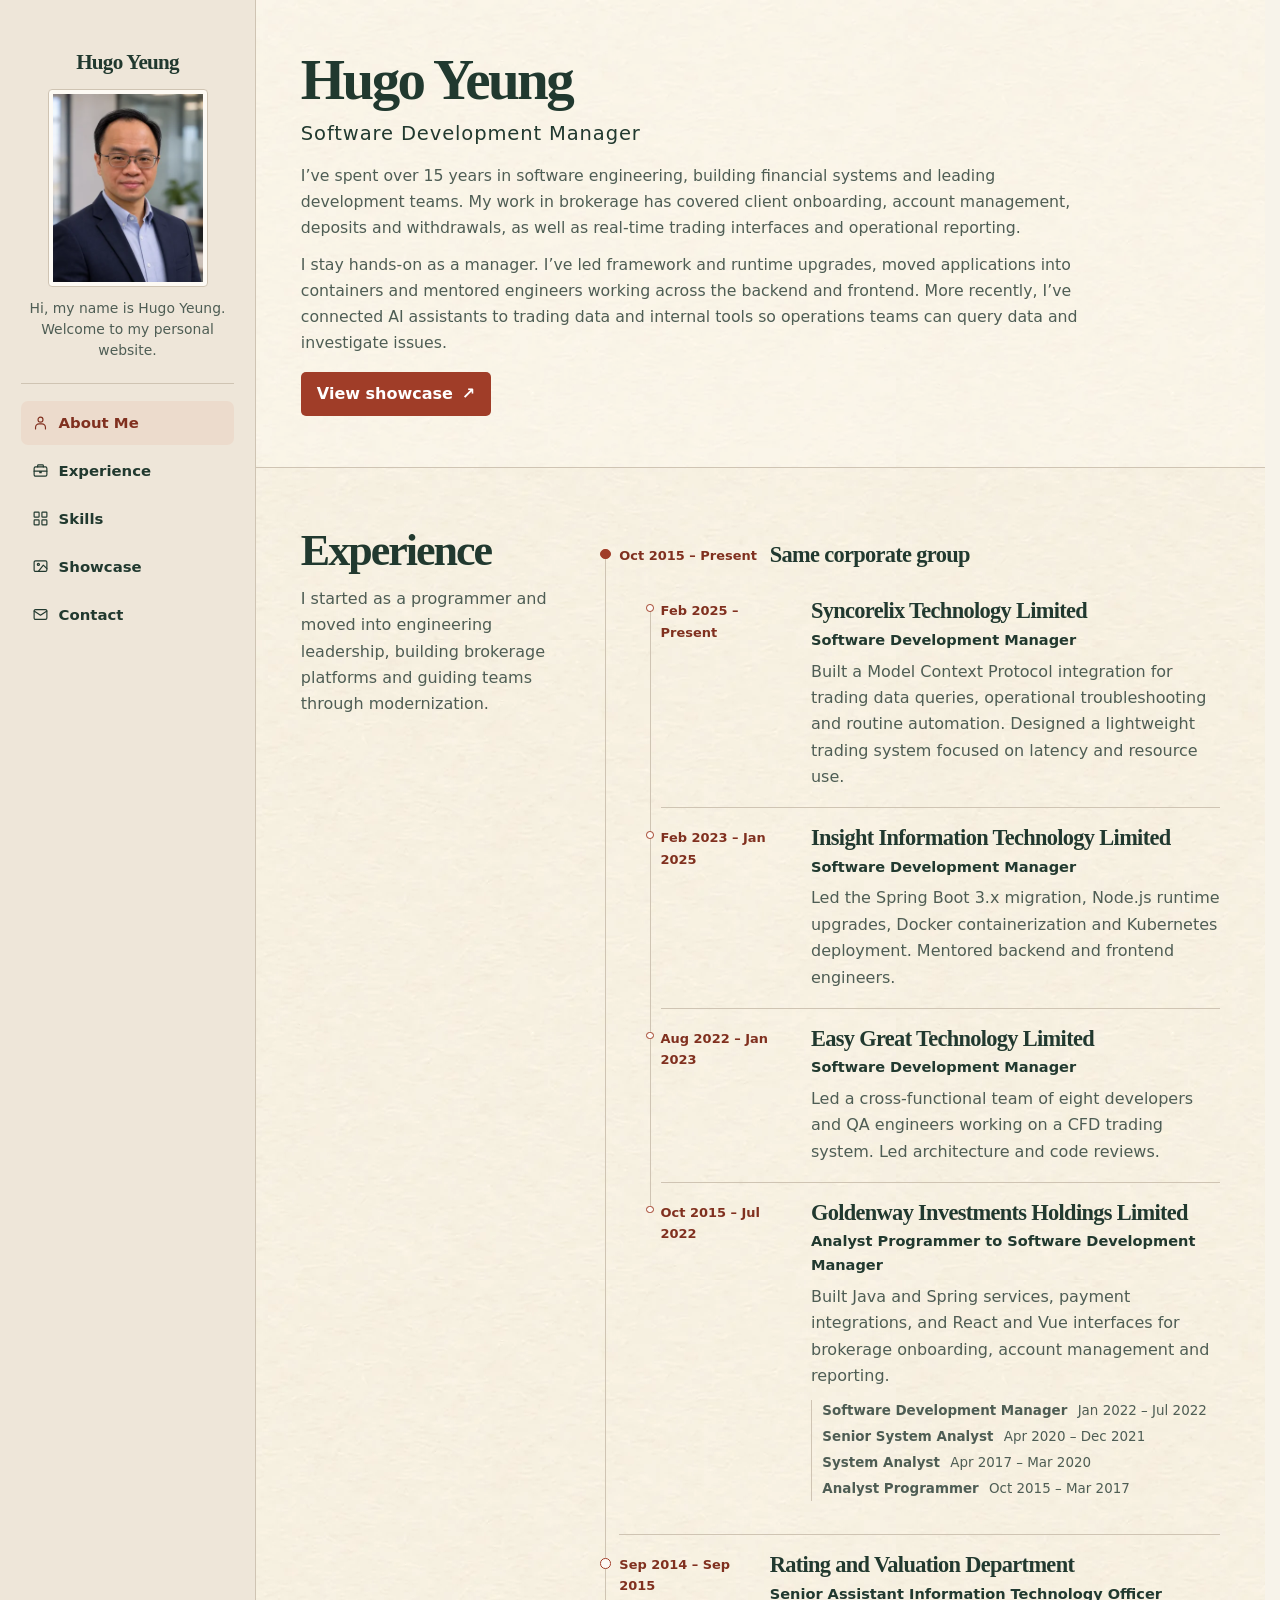
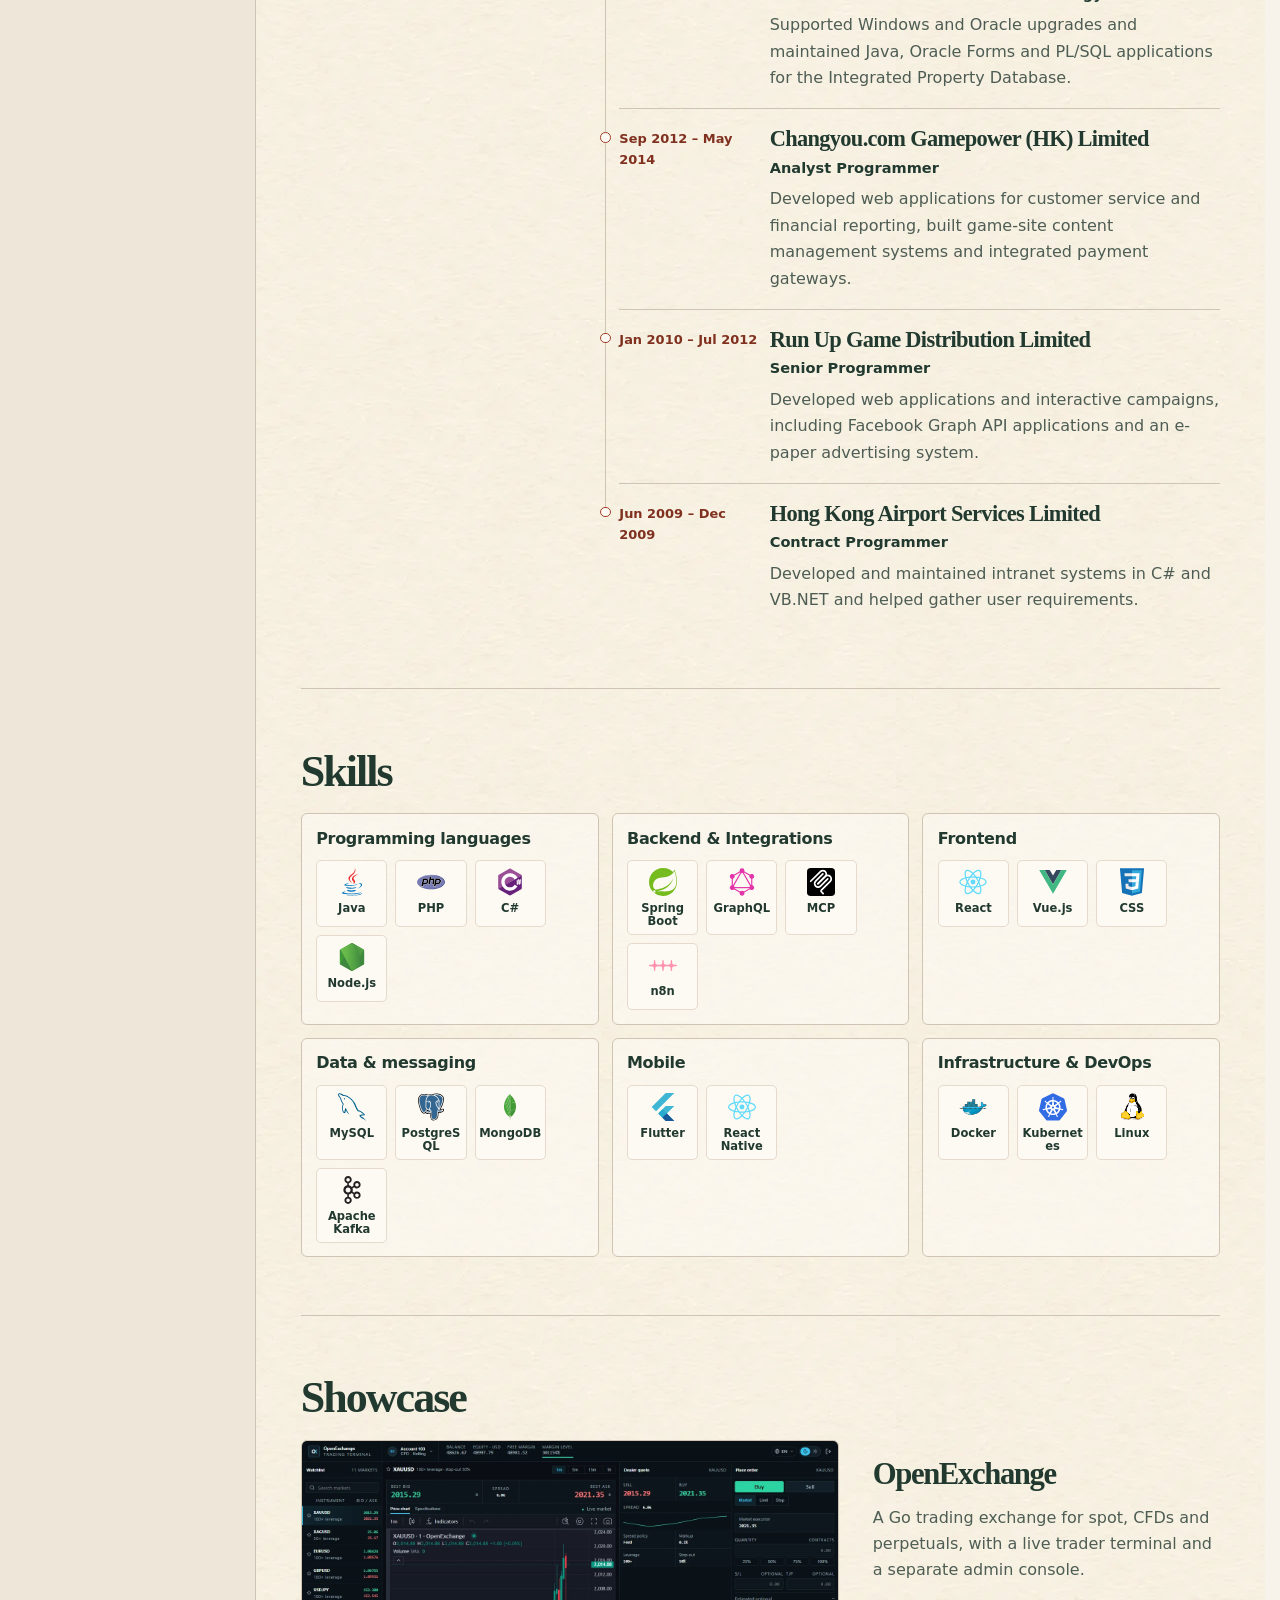
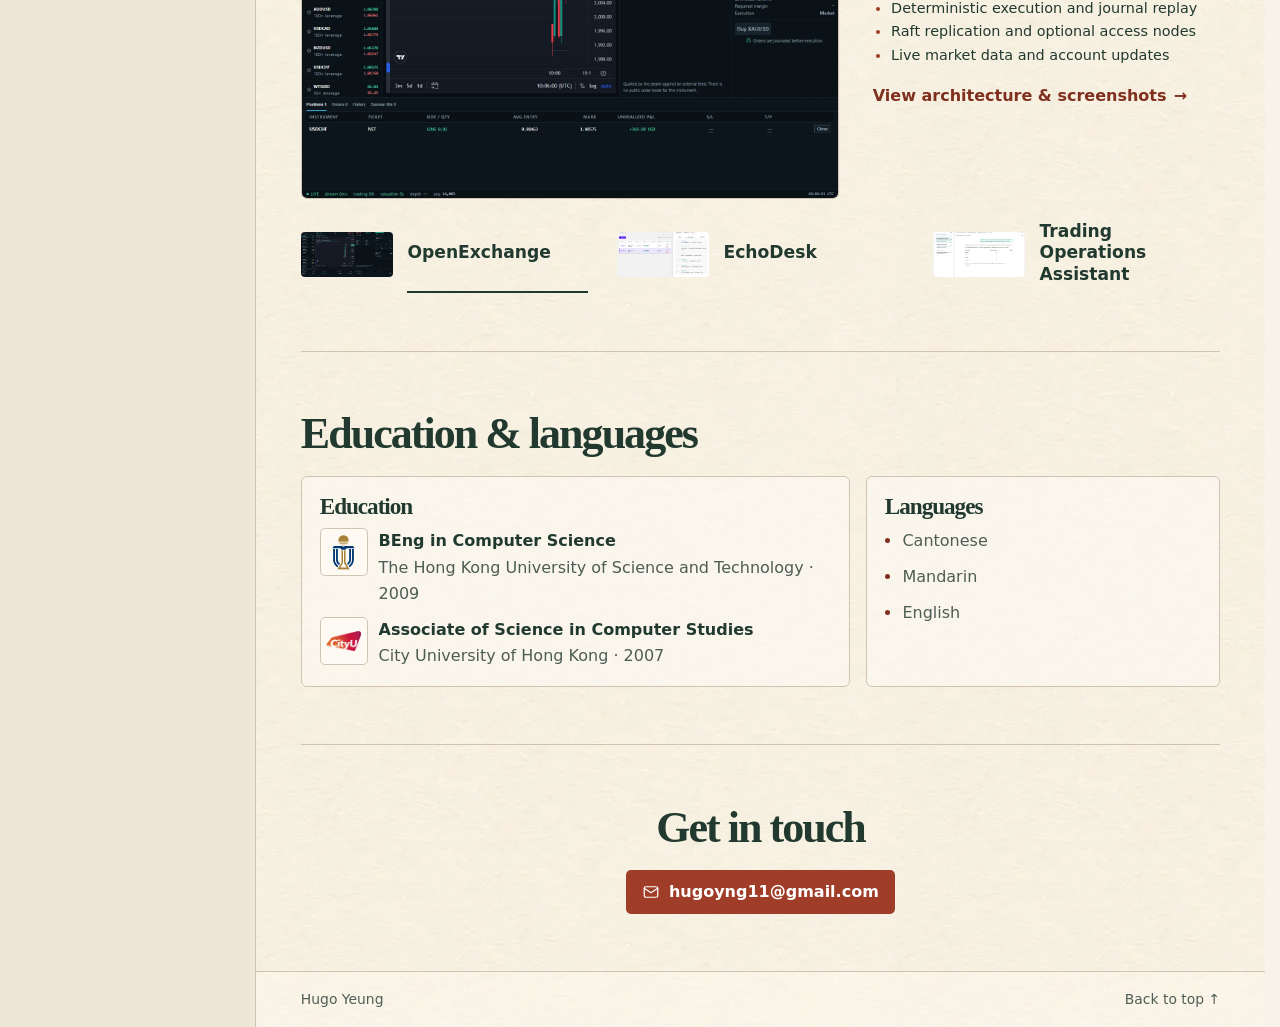
==== index.html @ cd12b474 "Publish personal profile website" ====
<!doctype html>
<html lang="en">
<head>
  <meta charset="utf-8">
  <meta name="viewport" content="width=device-width, initial-scale=1">
  <meta name="description" content="Hugo Yeung, software development manager in Hong Kong working across financial systems, platform modernization and AI-assisted operations.">
  <meta name="theme-color" content="#f7f3ea">
  <title>Hugo Yeung · Software Development Manager</title>
  <link rel="stylesheet" href="vendor/photoswipe/photoswipe.css">
  <link rel="stylesheet" href="styles.css">
  <script src="script.js" defer></script>
  <script src="vendor/photoswipe/photoswipe.umd.min.js" defer></script>
  <script src="lightbox.js" defer></script>
</head>
<body>
  <a class="skip-link" href="#main">Skip to content</a>
  <div class="site-layout">
    <header class="site-header">
      <div class="sidebar-inner">
        <a class="sidebar-identity" href="#about">
          <span>Hugo Yeung</span>
          <img class="portrait" src="images/portrait.webp" alt="" width="320" height="400" fetchpriority="high">
        </a>
        <p class="sidebar-welcome">Hi, my name is Hugo Yeung. Welcome to my personal website.</p>
        <nav class="site-nav" aria-label="Main navigation">
          <a href="#about" aria-current="location">
            <svg viewBox="0 0 24 24" aria-hidden="true" focusable="false"><circle cx="12" cy="8" r="3.5"/><path d="M5 21v-2a5 5 0 0 1 5-5h4a5 5 0 0 1 5 5v2"/></svg>
            About Me
          </a>
          <a href="#experience">
            <svg viewBox="0 0 24 24" aria-hidden="true" focusable="false"><rect x="3" y="7" width="18" height="13" rx="2"/><path d="M8 7V5a1 1 0 0 1 1-1h6a1 1 0 0 1 1 1v2M3 13h18m-10 0v2h2v-2"/></svg>
            Experience
          </a>
          <a href="#skills">
            <svg viewBox="0 0 24 24" aria-hidden="true" focusable="false"><rect x="3" y="3" width="7" height="7" rx="1"/><rect x="14" y="3" width="7" height="7" rx="1"/><rect x="3" y="14" width="7" height="7" rx="1"/><rect x="14" y="14" width="7" height="7" rx="1"/></svg>
            Skills
          </a>
          <a href="#showcase">
            <svg viewBox="0 0 24 24" aria-hidden="true" focusable="false"><rect x="3" y="4" width="18" height="15" rx="2"/><circle cx="9" cy="9" r="1.5"/><path d="m21 15-5-5-7 9"/></svg>
            Showcase
          </a>
          <a href="#contact">
            <svg viewBox="0 0 24 24" aria-hidden="true" focusable="false"><rect x="3" y="5" width="18" height="14" rx="2"/><path d="m3 7 9 6 9-6"/></svg>
            Contact
          </a>
        </nav>
      </div>
    </header>

    <div class="site-content">
      <main id="main" tabindex="-1">
        <section class="hero" id="about" aria-labelledby="hero-title">
          <div class="shell hero-inner">
            <h1 id="hero-title">Hugo Yeung</h1>
            <p class="role">Software Development Manager</p>
            <div class="hero-intro">
              <p>I’ve spent over 15 years in software engineering, building financial systems and leading development teams. My work in brokerage has covered client onboarding, account management, deposits and withdrawals, as well as real-time trading interfaces and operational reporting.</p>
              <p>I stay hands-on as a manager. I’ve led framework and runtime upgrades, moved applications into containers and mentored engineers working across the backend and frontend. More recently, I’ve connected AI assistants to trading data and internal tools so operations teams can query data and investigate issues.</p>
            </div>
            <div class="hero-actions">
              <a class="button" href="#showcase">View showcase <span aria-hidden="true">↗</span></a>
            </div>
          </div>
        </section>

        <section class="shell experience" id="experience" aria-labelledby="experience-title">
          <div class="section-layout">
            <div>
              <h2 id="experience-title">Experience</h2>
              <p class="section-intro">I started as a programmer and moved into engineering leadership, building brokerage platforms and guiding teams through modernization.</p>
            </div>
            <ol class="timeline">
              <li class="timeline-group">
                <p class="date">Oct 2015 – Present</p>
                <h3 id="corporate-group-title">Same corporate group</h3>
                <ol class="timeline timeline-children" aria-labelledby="corporate-group-title">
                  <li>
                    <p class="date">Feb 2025 – Present</p>
                    <div>
                      <h4>Syncorelix Technology Limited</h4>
                      <p class="timeline-role">Software Development Manager</p>
                      <p>Built a Model Context Protocol integration for trading data queries, operational troubleshooting and routine automation. Designed a lightweight trading system focused on latency and resource use.</p>
                    </div>
                  </li>
                  <li>
                    <p class="date">Feb 2023 – Jan 2025</p>
                    <div>
                      <h4>Insight Information Technology Limited</h4>
                      <p class="timeline-role">Software Development Manager</p>
                      <p>Led the Spring Boot 3.x migration, Node.js runtime upgrades, Docker containerization and Kubernetes deployment. Mentored backend and frontend engineers.</p>
                    </div>
                  </li>
                  <li>
                    <p class="date">Aug 2022 – Jan 2023</p>
                    <div>
                      <h4>Easy Great Technology Limited</h4>
                      <p class="timeline-role">Software Development Manager</p>
                      <p>Led a cross-functional team of eight developers and QA engineers working on a CFD trading system. Led architecture and code reviews.</p>
                    </div>
                  </li>
                  <li>
                    <p class="date">Oct 2015 – Jul 2022</p>
                    <div>
                      <h4>Goldenway Investments Holdings Limited</h4>
                      <p class="timeline-role">Analyst Programmer to Software Development Manager</p>
                      <p>Built Java and Spring services, payment integrations, and React and Vue interfaces for brokerage onboarding, account management and reporting.</p>
                      <dl class="role-history" aria-label="Roles at Goldenway">
                        <div><dt>Software Development Manager</dt><dd>Jan 2022 – Jul 2022</dd></div>
                        <div><dt>Senior System Analyst</dt><dd>Apr 2020 – Dec 2021</dd></div>
                        <div><dt>System Analyst</dt><dd>Apr 2017 – Mar 2020</dd></div>
                        <div><dt>Analyst Programmer</dt><dd>Oct 2015 – Mar 2017</dd></div>
                      </dl>
                    </div>
                  </li>
                </ol>
              </li>
              <li>
                <p class="date">Sep 2014 – Sep 2015</p>
                <div>
                  <h3>Rating and Valuation Department</h3>
                  <p class="timeline-role">Senior Assistant Information Technology Officer</p>
                  <p>Supported Windows and Oracle upgrades and maintained Java, Oracle Forms and PL/SQL applications for the Integrated Property Database.</p>
                </div>
              </li>
              <li>
                <p class="date">Sep 2012 – May 2014</p>
                <div>
                  <h3>Changyou.com Gamepower (HK) Limited</h3>
                  <p class="timeline-role">Analyst Programmer</p>
                  <p>Developed web applications for customer service and financial reporting, built game-site content management systems and integrated payment gateways.</p>
                </div>
              </li>
              <li>
                <p class="date">Jan 2010 – Jul 2012</p>
                <div>
                  <h3>Run Up Game Distribution Limited</h3>
                  <p class="timeline-role">Senior Programmer</p>
                  <p>Developed web applications and interactive campaigns, including Facebook Graph API applications and an e-paper advertising system.</p>
                </div>
              </li>
              <li>
                <p class="date">Jun 2009 – Dec 2009</p>
                <div>
                  <h3>Hong Kong Airport Services Limited</h3>
                  <p class="timeline-role">Contract Programmer</p>
                  <p>Developed and maintained intranet systems in C# and VB.NET and helped gather user requirements.</p>
                </div>
              </li>
            </ol>
          </div>
        </section>

        <section class="shell skills" id="skills" aria-labelledby="skills-title">
          <h2 class="section-heading" id="skills-title">Skills</h2>
          <div class="skills-grid">
            <section class="skill-group" aria-labelledby="skills-languages">
              <h3 id="skills-languages">Programming languages</h3>
              <ul class="skill-list">
                <li><img src="images/skills/java.svg" alt="" width="32" height="32">Java</li>
                <li><img src="images/skills/php.svg" alt="" width="32" height="32">PHP</li>
                <li><img src="images/skills/csharp.svg" alt="" width="32" height="32">C#</li>
                <li><img src="images/skills/nodejs.svg" alt="" width="32" height="32">Node.js</li>
              </ul>
            </section>
            <section class="skill-group" aria-labelledby="skills-backend">
              <h3 id="skills-backend">Backend &amp; Integrations</h3>
              <ul class="skill-list">
                <li><img src="images/skills/spring.svg" alt="" width="32" height="32">Spring Boot</li>
                <li><img src="images/skills/graphql.svg" alt="" width="32" height="32">GraphQL</li>
                <li title="Model Context Protocol"><img src="images/skills/mcp.svg" alt="" width="32" height="32">MCP</li>
                <li><img src="images/skills/n8n.svg" alt="" width="32" height="32">n8n</li>
              </ul>
            </section>
            <section class="skill-group" aria-labelledby="skills-frontend">
              <h3 id="skills-frontend">Frontend</h3>
              <ul class="skill-list">
                <li><img src="images/skills/react.svg" alt="" width="32" height="32">React</li>
                <li><img src="images/skills/vuejs.svg" alt="" width="32" height="32">Vue.js</li>
                <li><img src="images/skills/css3.svg" alt="" width="32" height="32">CSS</li>
              </ul>
            </section>
            <section class="skill-group" aria-labelledby="skills-data">
              <h3 id="skills-data">Data &amp; messaging</h3>
              <ul class="skill-list">
                <li><img src="images/skills/mysql.svg" alt="" width="32" height="32">MySQL</li>
                <li><img src="images/skills/postgresql.svg" alt="" width="32" height="32">PostgreSQL</li>
                <li><img src="images/skills/mongodb.svg" alt="" width="32" height="32">MongoDB</li>
                <li><img src="images/skills/apachekafka.svg" alt="" width="32" height="32">Apache Kafka</li>
              </ul>
            </section>
            <section class="skill-group" aria-labelledby="skills-mobile">
              <h3 id="skills-mobile">Mobile</h3>
              <ul class="skill-list">
                <li><img src="images/skills/flutter.svg" alt="" width="32" height="32">Flutter</li>
                <li><img src="images/skills/reactnative.svg" alt="" width="32" height="32">React Native</li>
              </ul>
            </section>
            <section class="skill-group" aria-labelledby="skills-infra">
              <h3 id="skills-infra">Infrastructure &amp; DevOps</h3>
              <ul class="skill-list">
                <li><img src="images/skills/docker.svg" alt="" width="32" height="32">Docker</li>
                <li><img src="images/skills/kubernetes.svg" alt="" width="32" height="32">Kubernetes</li>
                <li><img src="images/skills/linux.svg" alt="" width="32" height="32">Linux</li>
              </ul>
            </section>
          </div>
        </section>

        <section class="shell showcase" id="showcase" aria-labelledby="showcase-title">
          <h2 class="section-heading" id="showcase-title">Showcase</h2>
          <div class="gallery">
            <div class="project-tabs" role="tablist" aria-label="Showcase projects" hidden></div>
            <div class="project-panels">
              <article class="project" id="project-openexchange">
                <figure class="project-image">
                  <a class="image-zoom" href="images/openexchange/trader.webp" aria-label="Enlarge the OpenExchange screenshot">
                    <img src="images/openexchange/trader.webp" alt="OpenExchange Trader Terminal with a candlestick chart, market watchlist and order ticket." width="1440" height="960" loading="lazy">
                  </a>
                </figure>
                <template class="image-gallery-items">
                  <a href="images/openexchange/perpetuals.webp" data-width="1440" data-height="960">BTCUSDT perpetual market with an order book, recent executions and an order ticket.</a>
                  <a href="images/openexchange/admin.webp" data-width="1440" data-height="960">Admin Console overview with engine status and recent activity.</a>
                </template>
                <div class="project-copy">
                  <h3>OpenExchange</h3>
                  <p>A Go trading exchange for spot, CFDs and perpetuals, with a live trader terminal and a separate admin console.</p>
                  <ul class="project-highlights">
                    <li>Deterministic execution and journal replay</li>
                    <li>Raft replication and optional access nodes</li>
                    <li>Live market data and account updates</li>
                  </ul>
                  <a class="text-button" href="openexchange.html">View architecture &amp; screenshots <span aria-hidden="true">→</span></a>
                </div>
              </article>

              <article class="project" id="project-echodesk">
                <figure class="project-image">
                  <a class="image-zoom" href="images/echodesk/transcript.webp" aria-label="Enlarge the EchoDesk screenshot">
                    <img src="images/echodesk/transcript.webp" alt="EchoDesk showing a transcription job and timestamped Chinese dialogue with color-coded speakers." width="1440" height="960" loading="lazy">
                  </a>
                </figure>
                <template class="image-gallery-items">
                  <a href="images/echodesk/tasks.webp" data-width="1440" data-height="960">EchoDesk task submission form with audio upload and transcription options.</a>
                </template>
                <div class="project-copy">
                  <h3>EchoDesk</h3>
                  <p>A Chinese speech transcription service that identifies speaker turns and turns recordings into timestamped dialogue.</p>
                  <ul class="project-highlights">
                    <li>Local speech recognition and speaker diarization</li>
                    <li>Optional AI role labels and conversation summaries</li>
                    <li>Persistent task queue and webhook retries</li>
                  </ul>
                  <div class="project-links">
                    <a class="text-button" href="echodesk.html">View architecture &amp; screenshots <span aria-hidden="true">→</span></a>
                    <a class="text-button" href="https://github.com/hugoyng/echo-desk">GitHub <span aria-hidden="true">↗</span></a>
                  </div>
                </div>
              </article>

              <article class="project" id="project-gts2-mcp">
                <figure class="project-image">
                  <a class="image-zoom" href="images/gts2-mcp/query.webp" aria-label="Enlarge the Trading Operations Assistant screenshot">
                    <img src="images/gts2-mcp/query.webp" alt="Trading operations chat ranking instruments by open positions and showing the number of accounts per instrument." width="1440" height="960" loading="lazy">
                  </a>
                </figure>
                <template class="image-gallery-items">
                  <a href="images/gts2-mcp/approval.webp" data-width="1440" data-height="960">Ops Chat approval card for a proposed change to trading hours.</a>
                  <a href="images/gts2-mcp/audit.webp" data-width="1440" data-height="1389">Ops Chat session audit showing the conversation and a rejected write run.</a>
                </template>
                <div class="project-copy">
                  <h3>Trading Operations Assistant</h3>
                  <p>Ask plain-language questions about brokerage accounts, orders and positions. The assistant returns a table and explains what the numbers show.</p>
                  <ul class="project-highlights">
                    <li>Filter, group and rank trading records</li>
                    <li>Queries respect each manager’s access</li>
                    <li>Proposed changes need approval and leave an audit trail</li>
                  </ul>
                  <a class="text-button" href="gts2-mcp.html">View architecture &amp; screenshots <span aria-hidden="true">→</span></a>
                </div>
              </article>
            </div>
          </div>
        </section>

        <section class="shell background" id="background" aria-labelledby="background-title">
          <h2 id="background-title">Education &amp; languages</h2>
          <div class="background-grid">
            <div>
              <h3>Education</h3>
              <ul class="education-list">
                <li>
                  <img class="education-icon" src="images/education/hkust.svg" alt="" width="48" height="48" loading="lazy">
                  <div><strong>BEng in Computer Science</strong><br>The Hong Kong University of Science and Technology · 2009</div>
                </li>
                <li>
                  <img class="education-icon" src="images/education/cityu.webp" alt="" width="48" height="48" loading="lazy">
                  <div><strong>Associate of Science in Computer Studies</strong><br>City University of Hong Kong · 2007</div>
                </li>
              </ul>
            </div>
            <div>
              <h3>Languages</h3>
              <ul class="language-list">
                <li>Cantonese</li>
                <li>Mandarin</li>
                <li>English</li>
              </ul>
            </div>
          </div>
        </section>

        <section class="shell contact" id="contact" aria-labelledby="contact-title">
          <h2 id="contact-title">Get in touch</h2>
          <a class="button" href="mailto:hugoyng11@gmail.com">
            <svg width="18" height="18" viewBox="0 0 24 24" fill="none" stroke="currentColor" stroke-width="1.65" stroke-linecap="round" stroke-linejoin="round" aria-hidden="true" focusable="false"><rect x="3" y="5" width="18" height="14" rx="2"/><path d="m3 7 9 6 9-6"/></svg>
            hugoyng11@gmail.com
          </a>
        </section>
      </main>

      <footer class="site-footer">
        <div class="shell footer-inner">
          <span>Hugo Yeung</span>
          <a href="#about">Back to top <span aria-hidden="true">↑</span></a>
        </div>
      </footer>
    </div>
  </div>
</body>
</html>
---- vendor/photoswipe/photoswipe.css ----
/*! PhotoSwipe main CSS by Dmytro Semenov | photoswipe.com */

.pswp {
  --pswp-bg: #000;
  --pswp-placeholder-bg: #222;
  

  --pswp-root-z-index: 100000;
  
  --pswp-preloader-color: rgba(79, 79, 79, 0.4);
  --pswp-preloader-color-secondary: rgba(255, 255, 255, 0.9);
  
  /* defined via js:
  --pswp-transition-duration: 333ms; */
  
  --pswp-icon-color: #fff;
  --pswp-icon-color-secondary: #4f4f4f;
  --pswp-icon-stroke-color: #4f4f4f;
  --pswp-icon-stroke-width: 2px;

  --pswp-error-text-color: var(--pswp-icon-color);
}


/*
	Styles for basic PhotoSwipe (pswp) functionality (sliding area, open/close transitions)
*/

.pswp {
	position: fixed;
	top: 0;
	left: 0;
	width: 100%;
	height: 100%;
	z-index: var(--pswp-root-z-index);
	display: none;
	touch-action: none;
	outline: 0;
	opacity: 0.003;
	contain: layout style size;
	-webkit-tap-highlight-color: rgba(0, 0, 0, 0);
}

/* Prevents focus outline on the root element,
  (it may be focused initially) */
.pswp:focus {
  outline: 0;
}

.pswp * {
  box-sizing: border-box;
}

.pswp img {
  max-width: none;
}

.pswp--open {
	display: block;
}

.pswp,
.pswp__bg {
	transform: translateZ(0);
	will-change: opacity;
}

.pswp__bg {
  opacity: 0.005;
	background: var(--pswp-bg);
}

.pswp,
.pswp__scroll-wrap {
	overflow: hidden;
}

.pswp__scroll-wrap,
.pswp__bg,
.pswp__container,
.pswp__item,
.pswp__content,
.pswp__img,
.pswp__zoom-wrap {
	position: absolute;
	top: 0;
	left: 0;
	width: 100%;
	height: 100%;
}

.pswp__img,
.pswp__zoom-wrap {
	width: auto;
	height: auto;
}

.pswp--click-to-zoom.pswp--zoom-allowed .pswp__img {
	cursor: -webkit-zoom-in;
	cursor: -moz-zoom-in;
	cursor: zoom-in;
}

.pswp--click-to-zoom.pswp--zoomed-in .pswp__img {
	cursor: move;
	cursor: -webkit-grab;
	cursor: -moz-grab;
	cursor: grab;
}

.pswp--click-to-zoom.pswp--zoomed-in .pswp__img:active {
  cursor: -webkit-grabbing;
  cursor: -moz-grabbing;
  cursor: grabbing;
}

/* :active to override grabbing cursor */
.pswp--no-mouse-drag.pswp--zoomed-in .pswp__img,
.pswp--no-mouse-drag.pswp--zoomed-in .pswp__img:active,
.pswp__img {
	cursor: -webkit-zoom-out;
	cursor: -moz-zoom-out;
	cursor: zoom-out;
}


/* Prevent selection and tap highlights */
.pswp__container,
.pswp__img,
.pswp__button,
.pswp__counter {
	-webkit-user-select: none;
	-moz-user-select: none;
	-ms-user-select: none;
	user-select: none;
}

.pswp__item {
	/* z-index for fade transition */
	z-index: 1;
	overflow: hidden;
}

.pswp__hidden {
	display: none !important;
}

/* Allow to click through pswp__content element, but not its children */
.pswp__content {
  pointer-events: none;
}
.pswp__content > * {
  pointer-events: auto;
}


/*

  PhotoSwipe UI

*/

/*
	Error message appears when image is not loaded
	(JS option errorMsg controls markup)
*/
.pswp__error-msg-container {
  display: grid;
}
.pswp__error-msg {
	margin: auto;
	font-size: 1em;
	line-height: 1;
	color: var(--pswp-error-text-color);
}

/*
class pswp__hide-on-close is applied to elements that
should hide (for example fade out) when PhotoSwipe is closed
and show (for example fade in) when PhotoSwipe is opened
 */
.pswp .pswp__hide-on-close {
	opacity: 0.005;
	will-change: opacity;
	transition: opacity var(--pswp-transition-duration) cubic-bezier(0.4, 0, 0.22, 1);
	z-index: 10; /* always overlap slide content */
	pointer-events: none; /* hidden elements should not be clickable */
}

/* class pswp--ui-visible is added when opening or closing transition starts */
.pswp--ui-visible .pswp__hide-on-close {
	opacity: 1;
	pointer-events: auto;
}

/* <button> styles, including css reset */
.pswp__button {
	position: relative;
	display: block;
	width: 50px;
	height: 60px;
	padding: 0;
	margin: 0;
	overflow: hidden;
	cursor: pointer;
	background: none;
	border: 0;
	box-shadow: none;
	opacity: 0.85;
	-webkit-appearance: none;
	-webkit-touch-callout: none;
}

.pswp__button:hover,
.pswp__button:active,
.pswp__button:focus {
  transition: none;
  padding: 0;
  background: none;
  border: 0;
  box-shadow: none;
  opacity: 1;
}

.pswp__button:disabled {
  opacity: 0.3;
  cursor: auto;
}

.pswp__icn {
  fill: var(--pswp-icon-color);
  color: var(--pswp-icon-color-secondary);
}

.pswp__icn {
  position: absolute;
  top: 14px;
  left: 9px;
  width: 32px;
  height: 32px;
  overflow: hidden;
  pointer-events: none;
}

.pswp__icn-shadow {
  stroke: var(--pswp-icon-stroke-color);
  stroke-width: var(--pswp-icon-stroke-width);
  fill: none;
}

.pswp__icn:focus {
	outline: 0;
}

/*
	div element that matches size of large image,
	large image loads on top of it,
	used when msrc is not provided
*/
div.pswp__img--placeholder,
.pswp__img--with-bg {
	background: var(--pswp-placeholder-bg);
}

.pswp__top-bar {
	position: absolute;
	left: 0;
	top: 0;
	width: 100%;
	height: 60px;
	display: flex;
  flex-direction: row;
  justify-content: flex-end;
	z-index: 10;

	/* allow events to pass through top bar itself */
	pointer-events: none !important;
}
.pswp__top-bar > * {
  pointer-events: auto;
  /* this makes transition significantly more smooth,
     even though inner elements are not animated */
  will-change: opacity;
}


/*

  Close button

*/
.pswp__button--close {
  margin-right: 6px;
}


/*

  Arrow buttons

*/
.pswp__button--arrow {
  position: absolute;
  top: 0;
  width: 75px;
  height: 100px;
  top: 50%;
  margin-top: -50px;
}

.pswp__button--arrow:disabled {
  display: none;
  cursor: default;
}

.pswp__button--arrow .pswp__icn {
  top: 50%;
  margin-top: -30px;
  width: 60px;
  height: 60px;
  background: none;
  border-radius: 0;
}

.pswp--one-slide .pswp__button--arrow {
  display: none;
}

/* hide arrows on touch screens */
.pswp--touch .pswp__button--arrow {
  visibility: hidden;
}

/* show arrows only after mouse was used */
.pswp--has_mouse .pswp__button--arrow {
  visibility: visible;
}

.pswp__button--arrow--prev {
  right: auto;
  left: 0px;
}

.pswp__button--arrow--next {
  right: 0px;
}
.pswp__button--arrow--next .pswp__icn {
  left: auto;
  right: 14px;
  /* flip horizontally */
  transform: scale(-1, 1);
}

/*

  Zoom button

*/
.pswp__button--zoom {
  display: none;
}

.pswp--zoom-allowed .pswp__button--zoom {
  display: block;
}

/* "+" => "-" */
.pswp--zoomed-in .pswp__zoom-icn-bar-v {
  display: none;
}


/*

  Loading indicator

*/
.pswp__preloader {
  position: relative;
  overflow: hidden;
  width: 50px;
  height: 60px;
  margin-right: auto;
}

.pswp__preloader .pswp__icn {
  opacity: 0;
  transition: opacity 0.2s linear;
  animation: pswp-clockwise 600ms linear infinite;
}

.pswp__preloader--active .pswp__icn {
  opacity: 0.85;
}

@keyframes pswp-clockwise {
  0% { transform: rotate(0deg); }
  100% { transform: rotate(360deg); }
}


/*

  "1 of 10" counter

*/
.pswp__counter {
  height: 30px;
  margin-top: 15px;
  margin-inline-start: 20px;
  font-size: 14px;
  line-height: 30px;
  color: var(--pswp-icon-color);
  text-shadow: 1px 1px 3px var(--pswp-icon-color-secondary);
  opacity: 0.85;
}

.pswp--one-slide .pswp__counter {
  display: none;
}
---- styles.css ----
:root {
  color-scheme: light;
  --ivory: #fdfaf4;
  --surface: #f7f3ea;
  --hero: #fffcf54d;
  --rail: #eee6d9;
  --tint: #ecdbcc;
  --ink: #21392f;
  --muted: #4e5d54;
  --accent: #a03d28;
  --accent-dark: #80301f;
  --line: #cfc4b3;
  --serif: "Iowan Old Style", "Palatino Linotype", "Book Antiqua", Georgia, serif;
  font-family: "Segoe UI", system-ui, sans-serif;
  color: var(--ink);
  background: var(--surface);
  scroll-behavior: smooth;
  scrollbar-gutter: stable;
}

*, *::before, *::after { box-sizing: border-box; }
body { margin: 0; line-height: 1.65; }
h1, h2, h3, p, figure { margin: 0; }
h1, h2, h3 { font-family: var(--serif); font-weight: 600; line-height: 1.15; letter-spacing: -.045em; }
h2 { font-size: clamp(1.9rem, 3.6vw, 2.75rem); }
h3 { font-size: clamp(1.14rem, 2vw, 1.45rem); }
a { color: inherit; text-decoration: none; }
button { font: inherit; }
img { display: block; max-width: 100%; }
[hidden] { display: none !important; }
:focus-visible { outline: 2px solid var(--accent); outline-offset: 4px; }
::selection { background: #eacabc; color: var(--ink); }
section[id], main[id] { scroll-margin-top: 1.4rem; }

.image-zoom { display: block; border-radius: 6px; cursor: zoom-in; }
.project-image .image-zoom { height: 100%; }
.project-image .image-zoom:focus-visible { position: relative; outline-offset: -4px; }

:root:has(.pswp--open) { background-color: #111c18; }
body:has(.pswp--open) { overflow: hidden; }
.pswp { --pswp-bg: #111c18; }
.pswp button:focus-visible { outline-color: white; outline-offset: -4px; }

.site-layout {
  display: grid;
  grid-template-columns: clamp(12.5rem, 20vw, 16.25rem) minmax(0, 1fr);
}
.site-content {
  min-width: 0;
  overflow: clip;
  background: var(--surface) url("images/quiet-paper.webp") repeat;
  background-size: 640px auto;
}
.shell { width: calc(100% - clamp(2.2rem, 7vw, 6.4rem)); max-width: 72rem; margin-inline: auto; }
.skip-link {
  position: fixed;
  inset: 1rem auto auto 1rem;
  z-index: 4;
  padding: .65rem .9rem;
  transform: translateY(-180%);
  background: var(--ivory);
  color: var(--accent-dark);
}
.skip-link:focus { transform: none; }

.site-header { min-width: 0; border-right: 1px solid var(--line); background: var(--rail); }
.sidebar-inner {
  position: sticky;
  top: .7rem;
  max-height: calc(100dvh - .7rem);
  overflow-y: auto;
  padding: clamp(1.35rem, 3vw, 2.4rem) clamp(.75rem, 1.65vw, 1.45rem);
}
.sidebar-identity { display: grid; justify-items: center; gap: .85rem; font: 650 clamp(1.2rem, 1.65vw, 1.5rem)/1.25 var(--serif); letter-spacing: -.035em; text-align: center; }
.portrait {
  width: min(100%, 10rem);
  height: auto;
  padding: .25rem;
  border: 1px solid var(--line);
  border-radius: 4px;
  background: var(--ivory);
}
.sidebar-welcome { max-width: 24ch; margin: .7rem auto 0; color: var(--muted); font-size: .87rem; line-height: 1.5; text-align: center; }
.site-nav { display: grid; gap: .25rem; margin-top: 1.4rem; padding-top: 1.05rem; border-top: 1px solid var(--line); }
.site-nav a {
  display: flex;
  align-items: center;
  gap: .63rem;
  min-height: 44px;
  padding: .45rem .65rem;
  border-radius: 7px;
  color: var(--ink);
  font-size: .93rem;
  font-weight: 580;
  white-space: nowrap;
  transition: background-color .2s ease, color .2s ease;
}
.site-nav a:hover { background: #fdfaf498; color: var(--accent-dark); }
.site-nav [aria-current], .site-nav [aria-current]:hover { background: var(--tint); color: var(--accent-dark); font-weight: 700; }
.site-nav svg { flex: 0 0 auto; width: 17px; height: 17px; fill: none; stroke: currentColor; stroke-width: 1.65; stroke-linecap: round; stroke-linejoin: round; }

.hero { border-bottom: 1px solid var(--line); background: var(--hero); }
.hero-inner { padding-block: clamp(2rem, 4vw, 3.55rem); }
.hero h1 { font-size: clamp(2.5rem, 4.45vw, 4.15rem); line-height: 1.03; }
.role { margin-top: .5rem; color: var(--ink); font-size: clamp(1.03rem, 1.85vw, 1.22rem); letter-spacing: .045em; }
.hero-intro { max-width: 80ch; margin-top: .8rem; color: var(--muted); font-size: clamp(.97rem, 1.23vw, 1.085rem); text-wrap: pretty; }
.hero-intro p + p { margin-top: .7rem; }
.hero-actions { display: flex; align-items: center; flex-wrap: wrap; gap: .35rem 1.1rem; margin-top: 1rem; }
.button {
  display: inline-flex;
  justify-content: center;
  align-items: center;
  gap: .55rem;
  min-height: 44px;
  padding: .58rem 1rem;
  border-radius: 5px;
  background: var(--accent);
  color: #fff;
  font-weight: 660;
  line-height: 1.35;
  transition: background-color .2s ease;
}
.button span, .text-button span { transition: transform .22s ease; }
.button:hover { background: var(--accent-dark); }
.button:hover span, .text-button:hover span { transform: translateX(3px); }
.hero-actions .text-button { margin-top: 0; }

.skills-grid { display: grid; grid-template-columns: repeat(3, minmax(0, 1fr)); gap: .82rem; }
.skill-group {
  min-width: 0;
  padding: .9rem .9rem .85rem;
  border: 1px solid var(--line);
  border-radius: 6px;
  background: #fdfaf49c;
  transition: border-color .2s ease, box-shadow .2s ease;
}
.skill-group h3 { margin-bottom: .73rem; color: var(--ink); font-family: inherit; font-size: 1rem; font-weight: 650; line-height: 1.25; letter-spacing: -.02em; }
.skill-list { display: flex; flex-wrap: wrap; gap: .5rem; margin: 0; padding: 0; list-style: none; }
.skill-list li {
  display: grid;
  justify-items: center;
  align-content: start;
  gap: .35rem;
  width: clamp(4.45rem, 5.4vw, 4.65rem);
  min-height: 67px;
  padding: .45rem .13rem .35rem;
  border: 1px solid #e5dacb;
  border-radius: 5px;
  background: var(--ivory);
  color: var(--ink);
  text-align: center;
  font-size: .72rem;
  font-weight: 640;
  line-height: 1.15;
  overflow-wrap: anywhere;
}
.skill-list img { width: 28px; height: 28px; object-fit: contain; transition: transform .22s ease; }

.showcase, .experience, .skills, .background, .contact { padding-block: clamp(2rem, 4.5vw, 4rem); }
.showcase, .skills, .background, .contact { border-top: 1px solid var(--line); }
.section-heading { margin-bottom: 1rem; }
.gallery { display: flex; flex-direction: column; gap: 1.05rem; }
.project-tabs {
  order: 2;
  display: grid;
  grid-template-columns: repeat(3, minmax(0, 1fr));
  gap: clamp(.7rem, 2.25vw, 2rem);
}
.project {
  display: grid;
  grid-template-columns: minmax(0, 1.55fr) minmax(0, 1fr);
  gap: clamp(1.1rem, 2.6vw, 2.5rem);
  align-items: start;
}
.project:not([hidden]) + .project:not([hidden]) { margin-top: 2rem; }
.project-image { aspect-ratio: 1.5; overflow: hidden; border: 1px solid var(--line); border-radius: 6px; background: var(--ink); }
.project-image img { width: 100%; height: 100%; object-fit: cover; object-position: center; }
.project-copy { padding-top: clamp(.1rem, 1.35vw, 1.15rem); }
.project-copy h3 { font-size: clamp(1.45rem, 2.4vw, 2rem); }
.project-copy > p { margin-top: .75rem; color: var(--muted); max-width: 46ch; }
.project-highlights { margin: .8rem 0 0; padding-left: 1.15rem; color: var(--ink); font-size: .9rem; }
.project-highlights li::marker { color: var(--accent); }
.project-links { display: flex; flex-wrap: wrap; column-gap: .95rem; }
.text-button {
  display: inline-flex;
  align-items: center;
  gap: .45rem;
  min-height: 44px;
  margin-top: .38rem;
  padding: 0 .12rem 0 0;
  border: 0;
  background: transparent;
  color: var(--accent-dark);
  text-align: left;
  font-weight: 650;
  cursor: pointer;
}
.text-button:hover span { transform: translateX(4px); }
.project-tab {
  display: grid;
  grid-template-columns: minmax(0, 32%) minmax(0, 1fr);
  align-items: stretch;
  gap: clamp(.42rem, 1.15vw, 1.1rem);
  min-width: 0;
  padding: 0;
  border: 0;
  background: transparent;
  color: var(--ink);
  text-align: left;
  font-size: clamp(.88rem, 1.34vw, 1.12rem);
  font-weight: 650;
  line-height: 1.25;
  cursor: pointer;
}
.tab-image { width: 100%; align-self: center; aspect-ratio: 2.05; overflow: hidden; border-radius: 4px; background: #e5ddcb; }
.tab-image img { width: 100%; height: 100%; object-fit: cover; transition: transform .35s ease; }
.tab-label { position: relative; display: grid; align-items: center; min-width: 0; min-height: 44px; padding: .3rem 0 .5rem; overflow-wrap: anywhere; }
.tab-label::after {
  position: absolute;
  right: 0;
  bottom: 0;
  left: 0;
  height: 2px;
  background: var(--ink);
  opacity: .65;
  transform: scaleX(0);
  transform-origin: left;
  transition: transform .24s ease, opacity .24s ease;
  content: "";
}
.project-tab:hover .tab-label::after, .project-tab[aria-selected="true"] .tab-label::after { transform: scaleX(1); }
.project-tab[aria-selected="true"] .tab-label::after { opacity: 1; }
.project-tab:hover img { transform: scale(1.065); }
.project-tab[aria-controls="project-openexchange"] .tab-image { background: var(--ink); }

.section-layout { display: grid; grid-template-columns: minmax(9.5rem, .78fr) minmax(0, 1.9fr); gap: clamp(1.6rem, 3.5vw, 3.25rem); }
.section-intro { max-width: 32ch; margin-top: .6rem; color: var(--muted); }
.timeline {
  --timeline-indent: 1.2rem;
  --marker-size: .66rem;
  --marker-top: 1.43rem;
  margin: 0;
  padding-inline-start: var(--timeline-indent);
  list-style: none;
}
.timeline > li {
  position: relative;
  display: grid;
  grid-template-columns: 8.65rem minmax(0, 1fr);
  gap: .35rem .75rem;
  padding-block: 1.05rem;
}
.timeline > .timeline-group { row-gap: .8rem; }
.timeline-children {
  --timeline-indent: .9rem;
  --marker-size: .48rem;
  grid-column: 1 / -1;
  margin-inline-start: clamp(.65rem, 2.1vw, 1.75rem);
}
.timeline > li:not(:last-child) { border-bottom: 1px solid var(--line); }
.timeline > li::before {
  position: absolute;
  z-index: 1;
  top: var(--marker-top);
  inset-inline-start: calc(-1 * var(--timeline-indent));
  width: var(--marker-size);
  height: var(--marker-size);
  border: 1px solid var(--accent);
  border-radius: 50%;
  background: var(--ivory);
  content: "";
}
.timeline > li:not(:last-child)::after {
  position: absolute;
  top: var(--marker-top);
  inset-inline-start: calc(var(--marker-size) / 2 - var(--timeline-indent));
  width: 1px;
  height: calc(100% + 1px);
  background: var(--line);
  content: "";
}
.section-layout > .timeline > li:first-child::before { background: var(--accent); }
.timeline h3, .timeline h4 {
  margin: 0;
  font: 600 clamp(1.12rem, 1.8vw, 1.4rem)/1.17 var(--serif);
  letter-spacing: -.03em;
}
.date { padding-top: .13rem; color: var(--accent-dark); font-size: .81rem; font-weight: 680; }
.timeline-role { margin-top: .21rem; font-size: .91rem; font-weight: 650; }
.timeline-role + p { margin-top: .42rem; color: var(--muted); }
summary { width: fit-content; color: var(--accent-dark); font-weight: 650; cursor: pointer; }
summary:hover { text-decoration: underline; text-underline-offset: 3px; }
.role-history {
  margin: .65rem 0 0;
  padding-inline-start: .65rem;
  border-inline-start: 1px solid var(--line);
  color: var(--muted);
  font-size: .84rem;
}
.role-history div { display: flex; flex-wrap: wrap; gap: 0 .65rem; }
.role-history div + div { margin-top: .25rem; }
.role-history dt { font-weight: 600; }
.role-history dd { margin: 0; }

.background h2 { margin-bottom: 1rem; }
.background-grid { display: grid; grid-template-columns: 1.55fr 1fr; gap: 1rem; }
.background-grid > div { padding: 1rem 1.12rem; border: 1px solid var(--line); border-radius: 6px; background: #fdfaf49c; }
.background-grid ul { margin: .55rem 0 0; padding: 0; list-style: none; color: var(--muted); }
.background-grid li + li { margin-top: .6rem; }
.background-grid strong { color: var(--ink); font-weight: 650; }
.education-list li { display: grid; grid-template-columns: 3rem minmax(0, 1fr); align-items: start; gap: .68rem; }
.education-icon {
  width: 3rem;
  height: 3rem;
  padding: .35rem;
  border: 1px solid var(--line);
  border-radius: 5px;
  background: var(--ivory);
  object-fit: contain;
}
.background-grid .language-list { padding-inline-start: 1.1rem; list-style: disc; }
.language-list li::marker { color: var(--accent-dark); }
.contact { text-align: center; }
.contact .button { max-width: 100%; margin-top: 1rem; overflow-wrap: anywhere; }
.contact .button svg { flex: 0 0 auto; }
.site-footer { border-top: 1px solid var(--line); background: var(--hero); }
.footer-inner { display: flex; justify-content: space-between; flex-wrap: wrap; gap: .65rem 1rem; padding-block: 1rem; color: var(--muted); font-size: .87rem; }
.footer-inner a:hover { color: var(--accent-dark); }

@media (hover: hover) {
  .skill-group:hover { border-color: #b6a28d; box-shadow: 0 4px 14px #44362214; }
  .skill-list li:hover img { transform: translateY(-2px) scale(1.09); }
}
@media (prefers-reduced-motion: no-preference) {
  .portrait { animation: enter .47s ease-out both; }
  @keyframes enter { from { opacity: .45; transform: translateY(8px); } to { opacity: 1; transform: none; } }
}
@media (max-width: 1180px) {
  .shell { width: calc(100% - 3rem); }
  .skills-grid { grid-template-columns: repeat(2, minmax(0, 1fr)); }
}
@media (max-width: 880px) {
  .site-layout { display: block; }
  .site-header { position: sticky; top: 0; z-index: 2; border-right: 0; border-bottom: 1px solid var(--line); }
  .sidebar-inner { position: static; width: calc(100% - 3rem); max-height: none; margin-inline: auto; padding: .58rem 0; overflow: visible; }
  .sidebar-identity { display: inline-flex; align-items: center; gap: .5rem; font-size: .95rem; }
  .portrait { order: -1; width: 36px; padding: 2px; aspect-ratio: 1; object-fit: cover; object-position: center 25%; }
  .sidebar-welcome { max-width: none; margin: .3rem 0 0; font-size: .78rem; line-height: 1.4; text-align: left; }
  .site-nav { display: flex; flex-wrap: wrap; gap: .23rem .45rem; margin-top: .4rem; padding-top: 0; border-top: 0; }
  .site-nav a { padding: .3rem .54rem; min-height: 36px; font-size: .84rem; }
  .site-nav svg { width: 15px; height: 15px; }
  section[id], main[id] { scroll-margin-top: 8.5rem; }
}
@media (max-width: 720px) {
  .skills-grid { grid-template-columns: repeat(2, minmax(0, 1fr)); }
  .section-layout { grid-template-columns: 1fr; gap: 1.15rem; }
  .project { grid-template-columns: minmax(0, 1fr); gap: .65rem; }
  .project-copy { padding-top: 0; }
  .project-copy > p { margin-top: .45rem; }
  .project-tab { grid-template-columns: minmax(0, 1fr); grid-template-rows: auto 1fr; gap: .25rem; }
  .tab-label { align-items: start; min-height: 0; padding: .2rem 0 .55rem; }
}
@media (max-width: 560px) {
  .shell, .sidebar-inner { width: calc(100% - 2rem); }
  .site-nav { justify-content: space-between; flex-wrap: nowrap; gap: .1rem; }
  .site-nav a { padding: .27rem .35rem; font-size: .79rem; }
  .site-nav svg { display: none; }
  .hero-inner { padding-block: 1.3rem 1.65rem; }
  .hero h1 { font-size: clamp(2.25rem, 9.5vw, 3rem); }
  .role { margin-top: .36rem; }
  .hero-intro { margin-top: .55rem; }
  .hero-actions { column-gap: .65rem; font-size: .92rem; }
  .skills-grid { gap: .62rem; }
  .skill-group { padding: .65rem .57rem; }
  .skill-group h3 { font-size: .93rem; }
  .skill-list { gap: .32rem; }
  .skill-list li { width: min(100%, 4.1rem); padding-inline: .15rem; font-size: .7rem; }
  .project-tabs { gap: .62rem; }
  .project-tab { font-size: .8rem; }
  .timeline { --marker-top: 1.28rem; }
  .timeline > li { grid-template-columns: 1fr; padding-block: .9rem; }
  .background-grid { grid-template-columns: 1fr; }
}
@media (max-width: 370px) {
  .site-nav a { padding-inline: .18rem; }
  .skills-grid { grid-template-columns: 1fr; }
}
@media (prefers-reduced-motion: reduce) {
  :root { scroll-behavior: auto; }
  *, *::before, *::after { animation: none !important; transition: none !important; }
  .button:hover span, .text-button:hover span, .project-tab:hover img, .skill-list li:hover img { transform: none; }
}
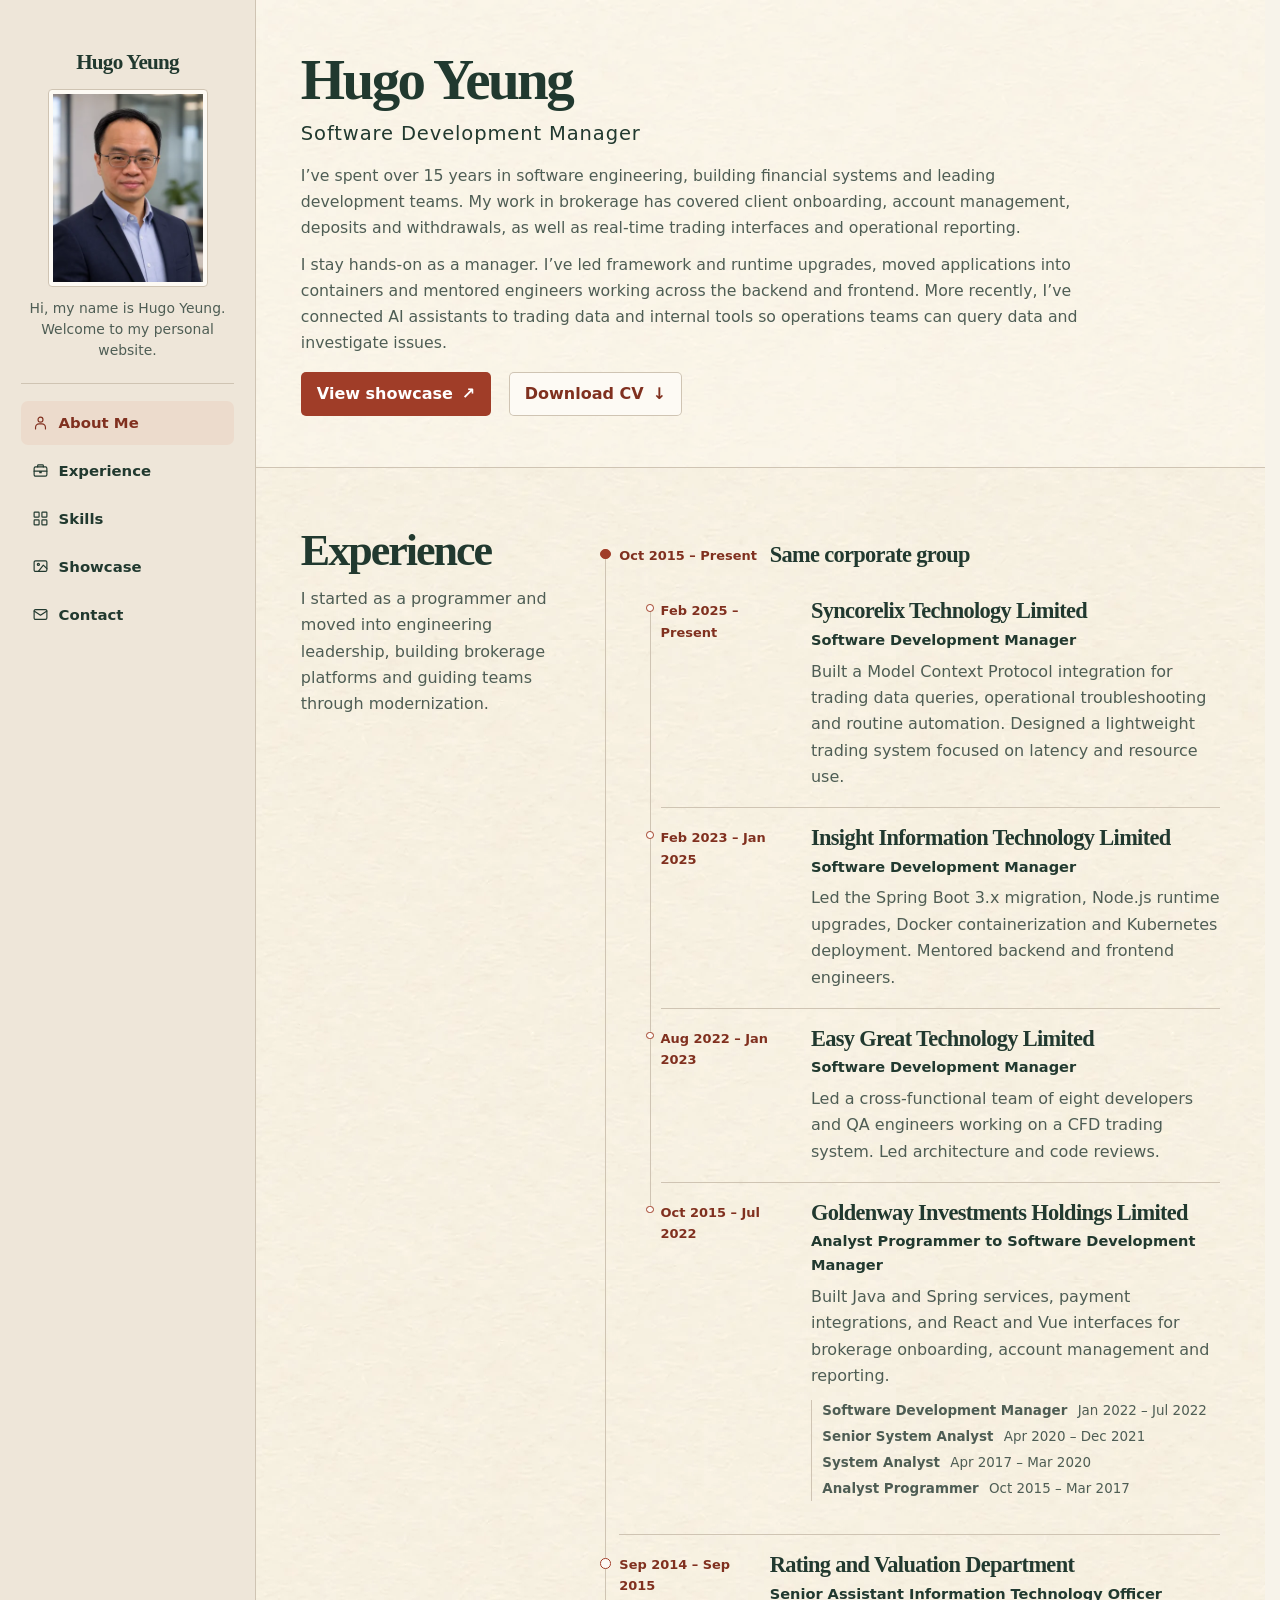
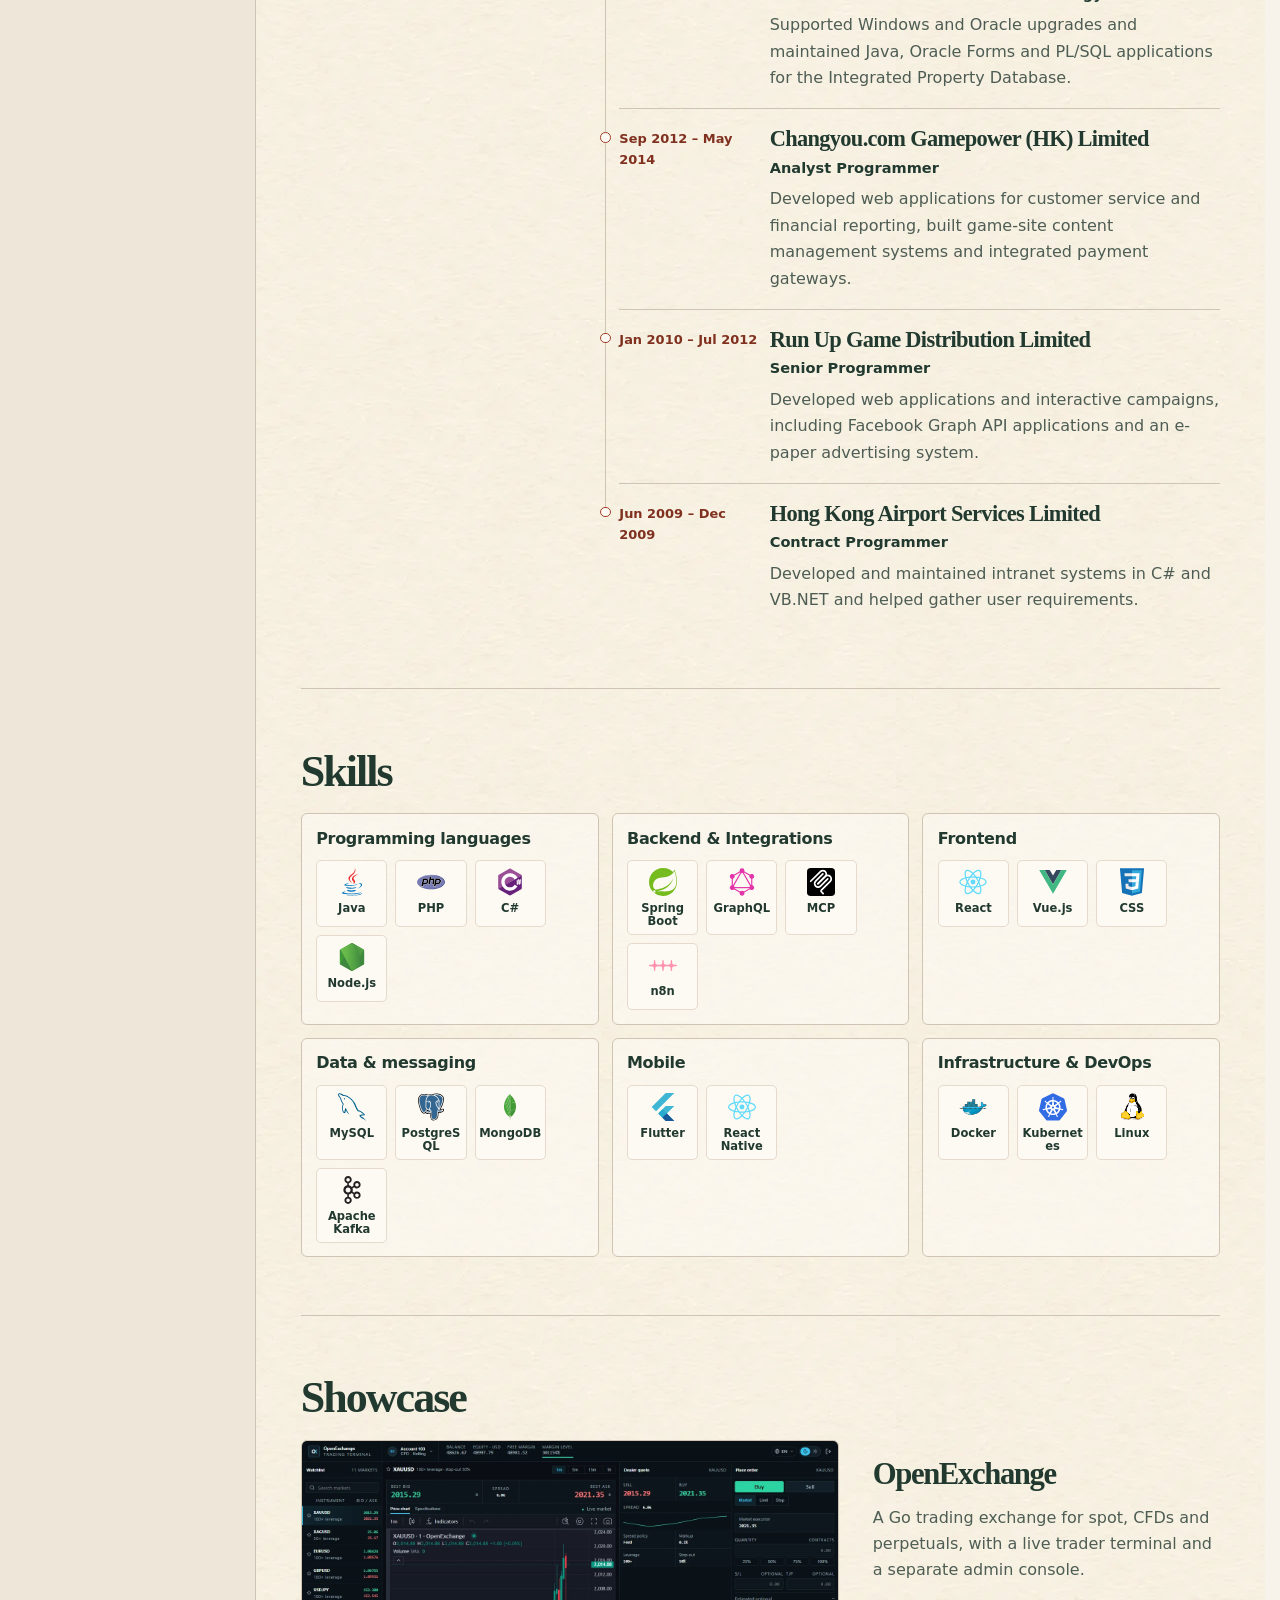
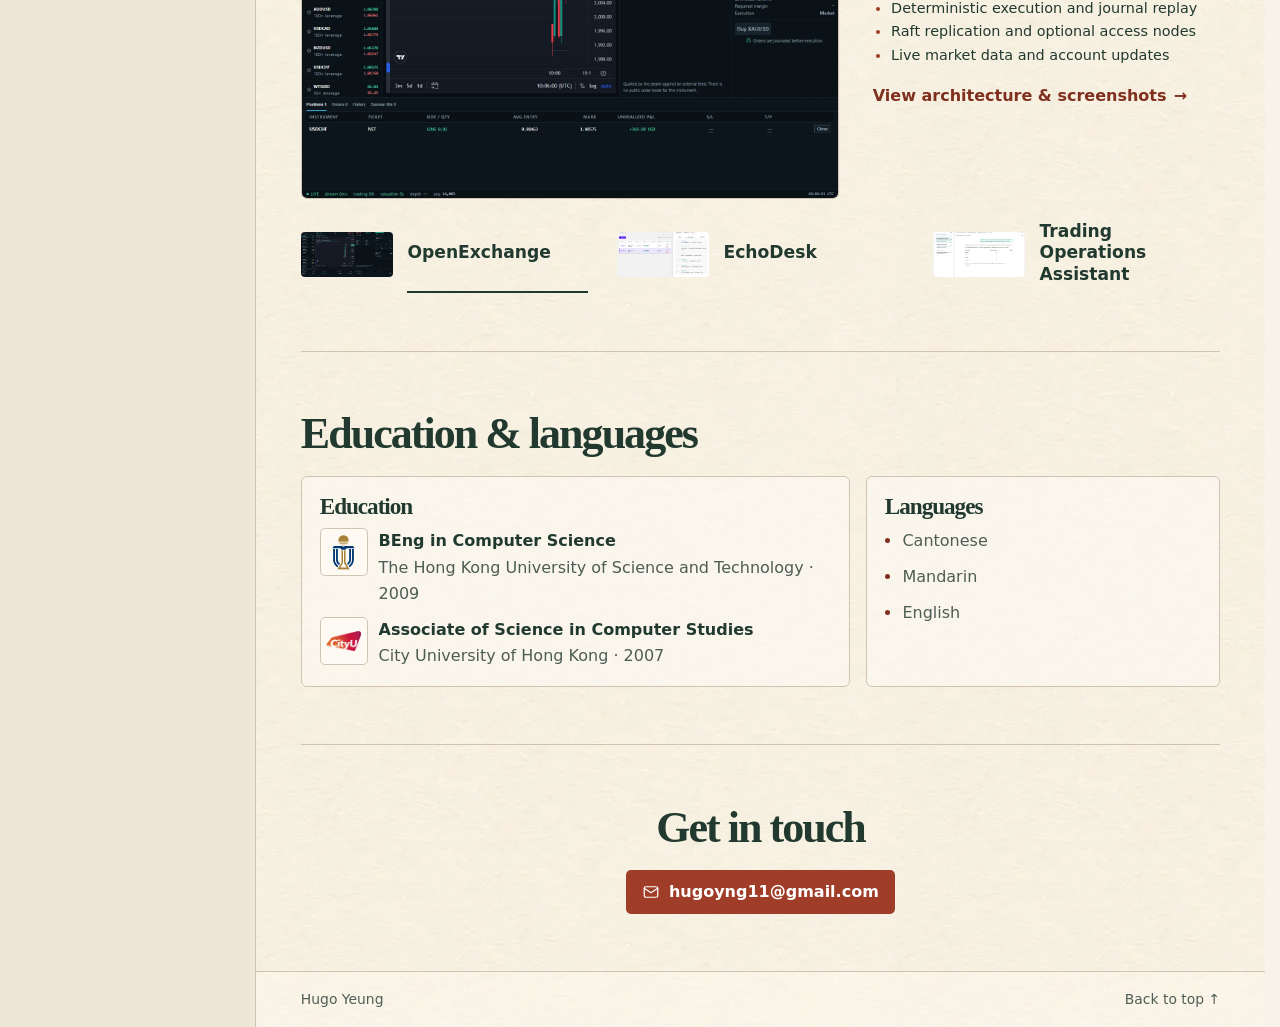
==== commit f7e03ed9: "Add downloadable CV to profile" ====
--- a/index.html
+++ b/index.html
@@ -59,6 +59,7 @@
             </div>
             <div class="hero-actions">
               <a class="button" href="#showcase">View showcase <span aria-hidden="true">↗</span></a>
+              <a class="button button-secondary" href="resume.pdf" download>Download CV <span aria-hidden="true">↓</span></a>
             </div>
           </div>
         </section>
--- a/styles.css
+++ b/styles.css
@@ -123,6 +123,9 @@
 .button span, .text-button span { transition: transform .22s ease; }
 .button:hover { background: var(--accent-dark); }
 .button:hover span, .text-button:hover span { transform: translateX(3px); }
+.button-secondary { background: var(--ivory); color: var(--accent-dark); box-shadow: inset 0 0 0 1px var(--line); }
+.button-secondary:hover { background: var(--tint); }
+.button-secondary:hover span { transform: translateY(2px); }
 .hero-actions .text-button { margin-top: 0; }
 
 .skills-grid { display: grid; grid-template-columns: repeat(3, minmax(0, 1fr)); gap: .82rem; }
